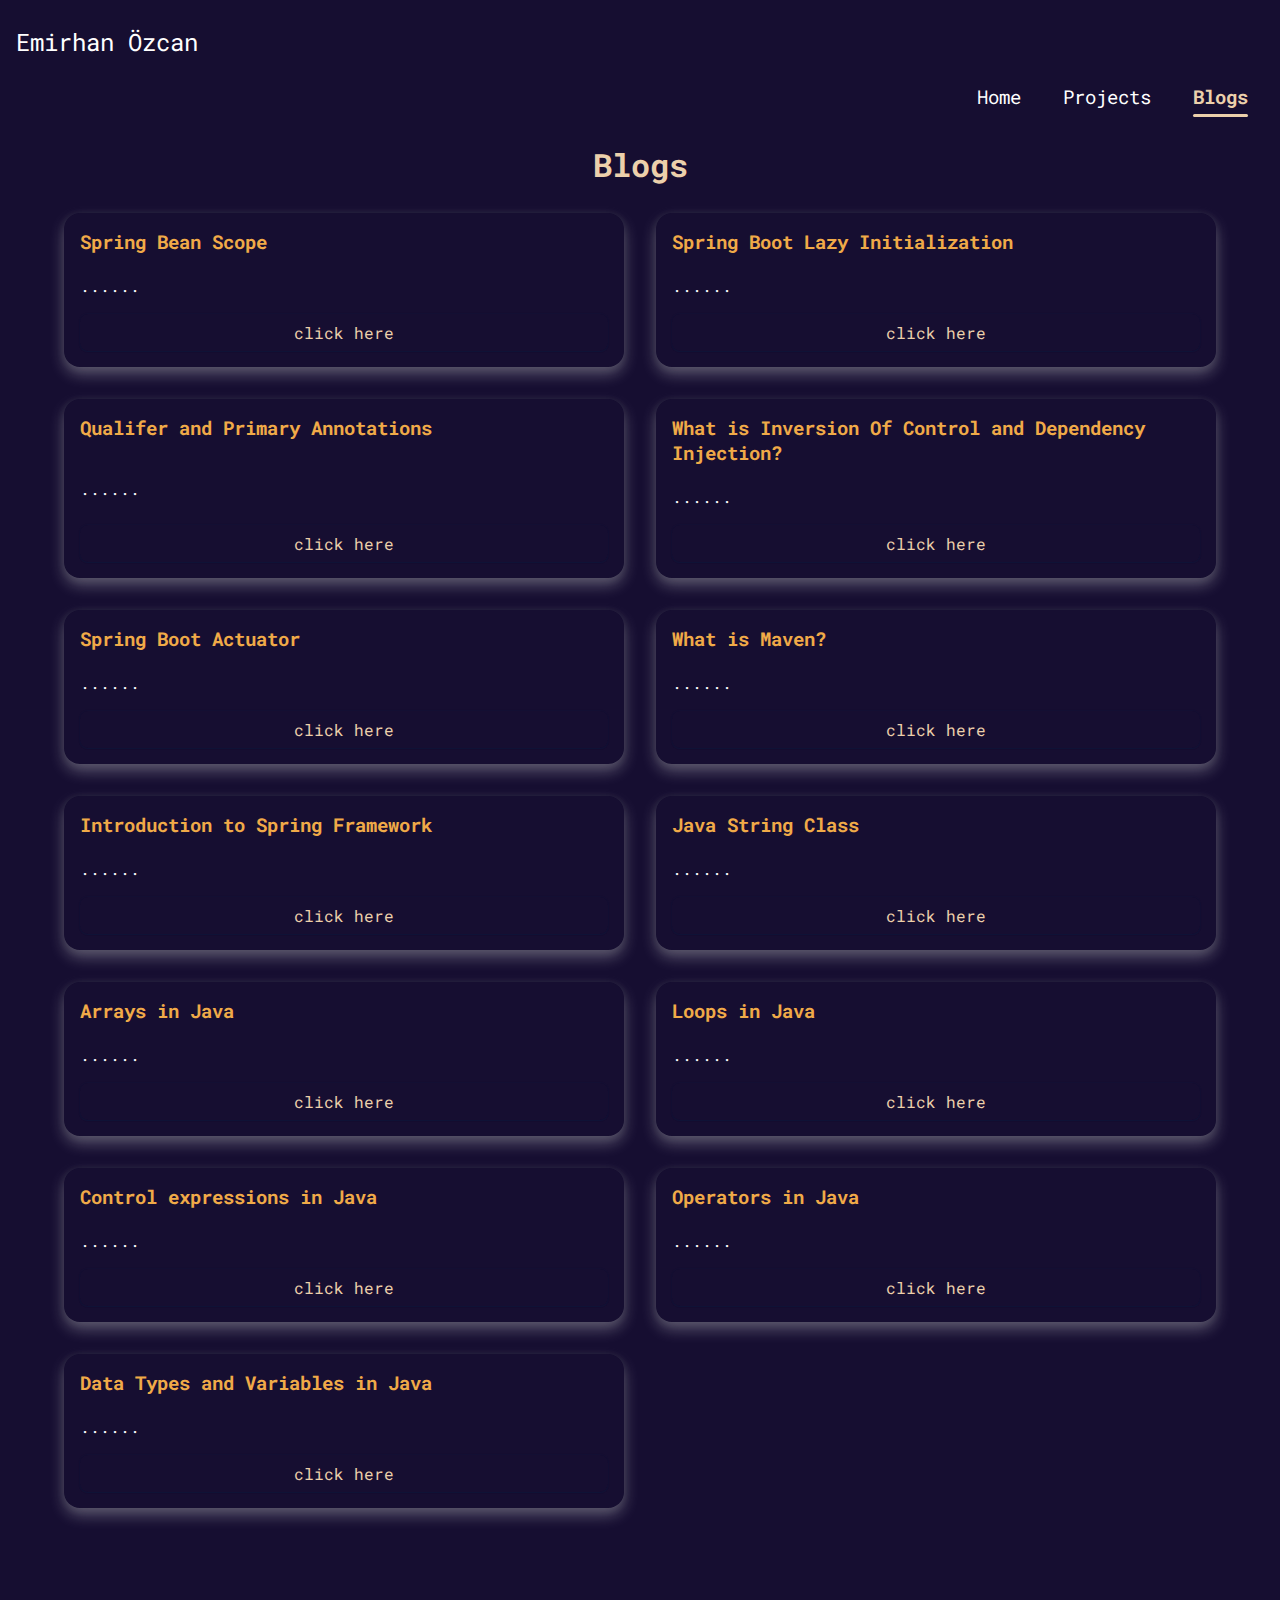
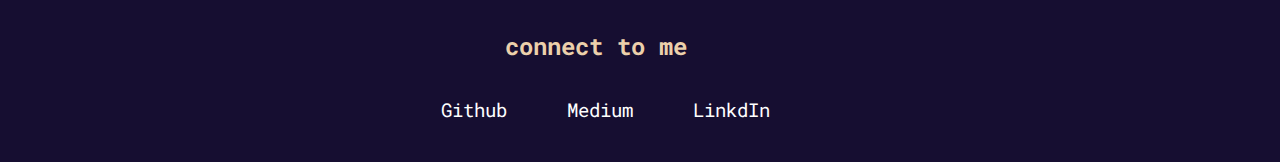
==== blogs.html @ b32deec3 "my-portfolio site" ====
<!DOCTYPE html>
<html lang="en">
<head>
    <meta charset="utf-8" />
    <meta name="viewport" content="width=device-width, initial-scale=1.0, shrink-to-fit=no" />
    <meta name="author" content="Emirhan Özcan" />
    <meta name="keyword" content="javascript, portfolio, developer" />
    <meta name="description" content="I am Emirhan Özcan. I like to work as a Fullstack Developer. I want to showcase my work. This is my portfolio" />
    <meta name="application-name" content="Emirhan Özcan | blogs" />
    <meta name="apple-mobile-web-app-title" content="Emirhan Özcan | blogs" />
    <title>Blogs | Emirhan Özcan</title>
    <link rel="stylesheet" href="style.css">
    <style>
        
    :root {
      --bg-color: #160e31;
    --text-color: #ffffff;
    --highlight-color:#ecd0ab;
   
    }
    
 
    </style>
</head>
<body>

<!-- navbar section -->
<nav class="navigation">
    <div class="nav-brand">Emirhan Özcan</div>
    <ul class="nav-pills non-bullet">
      <li class="nav-inline-link">
        <a class="link" href="/Users/Emirhan/Desktop/portfolio-master/index.html">Home</a>
      </li>
      <li class="nav-inline-link">
        <a class="link" href="./projects.html">Projects</a>
      </li>
      <li class="nav-inline-link">
        <a class="active-link" href="./blogs.html"> Blogs </a>
      </li>
    </ul>
  </nav>

  <!-- heading section -->
  <header class="heading">
    <span class="highlight">Blogs</span>
  </header>


  <div class="cards">
    <div class="card-container">
        <article class="card">
            <h3>Spring Bean Scope</h3>
            
            <br>
            <p>
              ......
            </p>
            <a
              class="link secondary-link"
              target="_blank"
              href="https://medium.com/@emrhnozcn/spring-bean-scope-5efe5aa1ac80"
              >click here</a
            >
          </article>

        <article class="card">
            <h3>Spring Boot Lazy Initialization</h3>
            
            <br>
            <p>
              ......
            </p>
            <a
              class="link secondary-link"
              target="_blank"
              href="https://medium.com/@emrhnozcn/spring-bootta-lazy-initialization-27d682eccaf9"
              >click here</a
            >
          </article>
         

      <!-- personal projects -->

      <article class="card">
      <h3>Qualifer and Primary Annotations</h3>
        
        <br>
        <p>
          ......
        </p>
        <a
          class="link secondary-link"
          target="_blank"
          href="https://medium.com/@emrhnozcn/qualifier-ve-primary-anotasyonları-ff4ab6e8a82d"
          >click here</a
        >
      </article>

      <article class="card">
        <h3>What is Inversion Of Control and Dependency Injection?</h3>
       <br>
        <p>
          ......
        </p>
        <a
          class="link secondary-link"
          target="_blank"
          href="https://medium.com/@emrhnozcn/inversion-of-control-ve-dependency-injection-nedir-e60e1e7a3251   "
          >click here</a
        >
      </article>
      <article class="card">
        <h3>Spring Boot Actuator</h3>
        <br>
        <p>
         ......
        </p>
        <a
          class="link secondary-link"
          target="_blank"
          href="https://medium.com/@emrhnozcn/spring-boot-actuator-kullanımı-c90a42be854a"
          >click here</a
        >
      </article>
     
      <article class="card">
        <h3>What is Maven?
        </h3>
        <br>
        <p>
            ......
        </p>
        <a
          class="link secondary-link"
          target="_blank"
          href="https://medium.com/@emrhnozcn/maven-nedir-3543b06ba75e"
          >click here</a
        >
      </article>
      <article class="card">
        <h3>Introduction to Spring Framework
        </h3>
      <br>
        <p>
          ......
        </p>
        <a
          class="link secondary-link"
          target="_blank"
          href="https://medium.com/@emrhnozcn/spring-frameworke-giriş-4ec30d6f133d"
          >click here</a
        >
      </article>
      <article class="card">
        <h3>Java String Class</h3>
        
        <br>
        <p>
          ......
        </p>
        <a
          class="link secondary-link"
          target="_blank"
          href="https://medium.com/@emrhnozcn/java-string-sınıfı-69da2b63c246"
          >click here</a
        >
      </article>
      <article class="card">
        <h3>Arrays in Java
        </h3>
       <br>
        <p>
         ......
        </p>
        <a
          class="link secondary-link"
          target="_blank"
          href="https://medium.com/@emrhnozcn/javada-diziler-5009737feeb9"
          >click here</a
        >
      </article>
      <article class="card">
        <h3>Loops in Java
        </h3>
        <br>
        <p>
          ......
        </p>
        <a
          class="link secondary-link"
          target="_blank"
          href="https://medium.com/@emrhnozcn/javada-döngüler-1699c93ca982"
          >click here</a
        >
      </article>
      <article class="card">
        <h3>Control expressions in Java</h3>
        <br>
        <p>
          ......
        </p>
        <a
          class="link secondary-link"
          target="_blank"
          href="https://medium.com/@emrhnozcn/javada-kontrol-ifadeleri-94a0b6f6bc6a"
          >click here</a
        >
      </article>
      <article class="card">
        <h3>Operators in Java
        </h3>
        <br>
        <p>
          ......
        </p>
        <a
          class="link secondary-link"
          target="_blank"
          href="https://medium.com/@emrhnozcn/javada-operatörler-776d1efa505"
          >click here</a
        >
      </article>
      <article class="card">
        <h3 >Data Types and Variables in Java</h3>
        <br>
        <p>
           ......
        </p>
        <a
          class="link secondary-link"
          target="_blank"
          href="https://medium.com/@emrhnozcn/javada-veri-tipleri-ve-değişkenler-f9960c3f0643"
          >click here</a
        >
      </article>
    </div>

     

  <!-- footer section -->
  <footer class="footer " style="margin-left: -12vh; margin-top: 10vh;">
    <div id="circle4"></div>
    <h3 class="highlight">connect to me</h3>
    <ul class="footer-non-list">
      <li class="footer-inline-link">
        <a class="link" target="_blank" href="https://github.com/EmrhnOZCN"
          >Github</a
        >
      </li>
      <li class="footer-inline-link">
        <a
          class="link"
          target="_blank"
          href="https://medium.com/@emrhnozcn"
          >Medium</a
        >
      </li>
      <li class="footer-inline-link">
        <a
          class="link"
          target="_blank"
          href="https://www.linkedin.com/in/emirhan-özcan-b40515230/"
          >LinkdIn</a
        >
      </li>
    </ul>
  </footer>
  </div>
---- style.css ----
@import url('https://fonts.googleapis.com/css2?family=Roboto+Mono:wght@600&family=Ubuntu+Mono:wght@700&display=swap');
/*
font-family: 'Roboto Mono',
monospace;
font-family: 'Ubuntu Mono',
monospace;
#F7F3F5
*/
:root {
    --bg-color: #160e31;
    --text-color: #ffffff;
    --highlight-color:#e8e0d5;
    

}
/*scrollbar track wirgb(34, 51, 238)
::-webkit-scrollbar {
    width: 15px;
}
/* Track */
::-webkit-scrollbar-track {
    box-shadow: inset 0 0 5px grey;
    border-radius: 10px;
}
/* Handle */
::-webkit-scrollbar-thumb {
    background: var(--circle4-color);
    border-radius: 10px;
}

*{
    margin: 0;
    padding: 0;
    box-sizing: border-box;
}
html{
    font-family: 'Roboto Mono';
    background-color: var(--bg-color) ;
    height: 100vh;
    max-width: 100vw;
    overflow-x: hidden;
}
/* navigation section */

.navigation{
    width: 100%;
    background-color: transparent;
    padding: 0.5rem 1rem;
}
.navigation .nav-brand{
    font-size: 1.5rem;
    color: var(--text-color);
    margin: 2vh 0;
}
.navigation .non-bullet{
    list-style: none;
}
.navigation .nav-pills{
    text-align: right;
    margin-block-start: 0em;
    margin-block-end: 0em;
    padding-inline-start: 0px;
}
.navigation .nav-inline-link{
    display: inline-block;
    margin:  0 1rem;
}
.navigation .nav-inline-link .link{
    text-decoration: none;
    font-size: 1.2rem;
    color: var(--text-color);
    padding: 0.5rem 0;
}
.navigation .active-link {
    padding: 0.5rem 0;
    text-decoration: none;
    font-size: 1.2rem;
    font-weight: 900;
    position: relative;
    color: var(--highlight-color);
}
.navigation .active-link::after {
    content: "";
    height: 3px;
    width: 100%;
    background-color: var(--highlight-color);
    position: absolute;
    bottom: 0;
    left: 0;
    border-radius: 2px;
    animation: appearance 0.8s;
}
@keyframes appearance {
    0% {
        width: 0%;
    }

    100% {
        width: 100%;
    }
}
/* main container */
.container {
    max-width: 1024px;
    margin: auto;
    margin-top: 2vh;
}



/* intro section */
.hero-container{
    display: flex;
    flex-direction: row;
    align-items: center;

}
.hero-container .hero-img{
    flex: 1;
    animation: bounce 2s infinite;
}
@keyframes bounce {
    0% {
        transform: translate(0px, 0px);
    }

    50% {
        transform: translate(0px, -20px);
    }

    100% {
        transform: translate(0px, 0px);
    }
}
.i-container{
    flex: 1;
    text-align: center;
    position: relative; /* for circle2 */
}
.i-container .highlight{
    font-size: 2rem;
    font-weight: bold;
    color: var(--highlight-color);
    font-family: 'Roboto Mono', monospace;
}
.effect {
    font-size: 1.5rem;
    width: 0ch;
    margin: auto;
    margin-top: 2vh;
    white-space: nowrap;
    color: var(--text-color);
    border-right: 2px solid var(--highlight-color);
    overflow: hidden;
    animation: typing 6s infinite alternate;
}
@keyframes typing {
    0% {
        width: 0ch;
    }

    50% {
        width: 26ch;
    }
}
/* technologies section */
.tech-container{
 text-align: center;
 margin-top: 8vh;
}
.tech-container .highlight{
    font-size: 1.5rem;
    font-weight: bold;
    color: var(--highlight-color);
}
.tech-container .inline-list{
    list-style: none;
    margin-block-start: 0em;
    margin-block-end: 0em;
    padding-inline-start: 0px;
}
.tech-container .inline-list .tech-button{
    display: inline-block;
    border: 2px solid var(--highlight-color);
    padding: 0.5rem 2rem;
    border-radius: 0.5rem;
    margin: 0.5rem;
    color: var(--text-color);
    cursor: pointer;
}
/* project section */
.section{
    margin-top: 5vh;
    text-align: center;
    padding: 1rem 0;
}

.section .highlight {
    font-size: 1.5rem;
    font-weight: bold;
    color: var(--highlight-color);
    max-width: 50%;
    margin: auto;
    margin-block-start: 0em;
    margin-block-end: 0em;
}
.section .decription{
    text-align: justify;
    word-spacing: -0.1rem;
    
    max-width: 50%;
    margin: 4vh auto;
    
    color: white;
}
.link{
    text-decoration: none;
    padding: 0.5rem 1rem;
    display: inline-block;
}
.api-link{
    text-decoration: none;
}
.off-container{
    padding-top: 1rem;
    padding-bottom: 2rem;
    background-color: #160e31;
    border: 3px solid rgba(252,166,31,0.45);
    box-shadow: rgba(252, 166, 31, 0.45) 0px 0px 0px 3px;
}
.primary-link {
    margin-right: 1rem;
    border-radius: 0.5rem;
    background-color: var(--highlight-color);
    border: 2px solid var(--border-color);
    color: orange;
    box-shadow: rgba(60, 64, 67, 0.3) 0px 1px 2px 0px, rgba(60, 64, 67, 0.15) 0px 1px 3px 1px;
}
.secondary-link {
    color: var(--highlight-color);
    border: none;
    border-radius: 0.5rem;
    box-shadow: rgba(252, 166, 31, 0.45) 0px 0px 0px 3px;
}
/* footer section */
.footer {
    margin-top: 5vh;
    margin-left: -2vh;
    position: relative;
    padding: 2rem 1rem;
    width: 100vw;
    text-align: center;
}
.footer .footer-non-list{
    list-style: none;
    margin-block-start: 0em;
    margin-block-end: 0em;
    padding-inline-start: 0px;
}
.footer .highlight{
    font-size: 1.5rem;
    font-weight: bold;
    color: var(--highlight-color);
    margin-bottom: 3vh;
    
}
.footer  .footer-inline-link{
    display: inline-block;
    text-decoration: none;
    font-size: 1.2rem;
    transition: transform 0.2s ease-in-out;
    margin-left: 2vh;
}
.footer .footer-inline-link .link{
    color: var(--text-color);
}
.footer .footer-inline-link .link:visited {
    color: var(--text-color);
}
.footer  .footer-inline-link:hover {
    transform: translateY(-5px);
}
/* project page */
.heading{
    text-align: center;
    margin-top: 2vh;
}
.heading .highlight{
    font-size: 2rem;
    font-weight: bold;
    color: var(--highlight-color);
    margin-bottom: 5vh;
}
/* neog project */
.grid-container {
    margin-top: 1rem;
    margin-bottom: 3rem;
    display: grid;
    grid-template-columns: repeat(auto-fill,minmax(400px,1fr));
    grid-gap: 30px;
}
.grid-container .highlight{
    font-size: 1.2rem;
    color: var(--highlight-color);
}
.box {
    font-size: 1.2rem;
    padding: 2rem 2rem;
    display: flex;
    flex-direction: column;
    justify-content: space-between;
}
.box .neo-links{
 display: flex;
 align-items: center;
}
.box p{
    text-align: justify;
    word-spacing: -0.2rem;
    margin-bottom: 2vh;
    word-wrap: break-word;
}

/* project card section  */
.cards{
    max-width: 90%;
    margin: auto;
    margin-top: 3vh;
}
.card-container {
    display: grid;
    grid-template-columns: repeat(auto-fill, minmax(400px, 1fr));
    grid-gap: 2rem;
}
.card{
    color: #ffffff;
    cursor: pointer;
    display: flex;
    flex-direction: column;
    justify-content: space-between;
    border-radius: 1rem;
    padding: 1rem 1rem;
    box-shadow: rgba(255, 255, 255, 0.3) 0px 7px 15px 0px, rgba(60, 64, 67, 0.15) 0px 2px 6px 2px;
}
.card h3{
    color: #f0aa48;
}
.card p{
    text-align: justify;
    word-spacing: -4px;
}
.card-container .non-bullet {
    list-style: none;
}
.card-container .inline-list{
    display: inline-block;
}
.card-container .highlight{
    color: var(--highlight-color);
}
.card .secondary-link{
    text-align: center;
    margin-top: 2vh;
    box-shadow: rgba(9, 30, 66, 0.25) 0px 1px 1px, rgba(9, 30, 66, 0.13) 0px 0px 1px 1px;
}

@media screen and (max-width:1024px) {
    .container {
        padding: 0 1rem;
    }
    .hero-container .hero-img {
        width: 300px;
    }
    .cards{
        max-width: 70%;
    }
   
}
@media only screen and (max-width: 876px) {
  
   .hero-container .hero-img {
       display: none;
   }
   
   .card-container {
    grid-template-columns: repeat(auto-fill, minmax(300px, 1fr));
   }
}
@media screen and (max-width: 597px) {
    .navigation .nav-inline-link{
        margin: 0 0.7rem;
    }
    #blur1{
        height: 10rem;
        width: 10rem;
        top: 10%;
        filter: blur(100px);
    }
    #blur2 {
        display: none;
    }
    .tech-container .inline-list .tech-button {
        padding: 0.4rem 0.8rem;
    }
    .section .decription {
     max-width: 80%;
    }
    .section .highlight {
         font-size: 1.2rem;
         max-width: 80%;
    }
    #blur3{
        right: -15%;
    }
    .grid-container .highlight{
        font-size: 1rem;
    }
    .primary-link{
        margin-right: 0.5rem;;
    }
   
    .cards {
        max-width: 90%;
    }
    .card-container {
        grid-template-columns: repeat(auto-fill, minmax(250px, 1fr));
    }
    #circle3{
        display: none;
    }
                
}
@media screen and (max-width: 440px) {
    .navigation .nav-inline-link {
        font-size: 0.8rem;
    }
    .i-container .highlight{
        font-size: 1.5rem;
    }
    .i-container .effect{
        font-size: 1rem;
    }
    .tech-container .inline-list .tech-button {
        padding: 0.3rem 0.5rem;
    }
    .footer .footer-inline-link{
        font-size: 1rem;
    }
    .cards {
        width: 100%;
    }
}
@media screen and (max-width: 280px) {
    .navigation .nav-inline-link .link, .navigation .nav-inline-link .active-link{
        font-size: 0.6rem;
    }
    #blur1 {
        height: 8rem;
        width: 8rem;
        top: 5%;
        filter: blur(80px);
     }
     #blur3{
        display: none;
     }
}
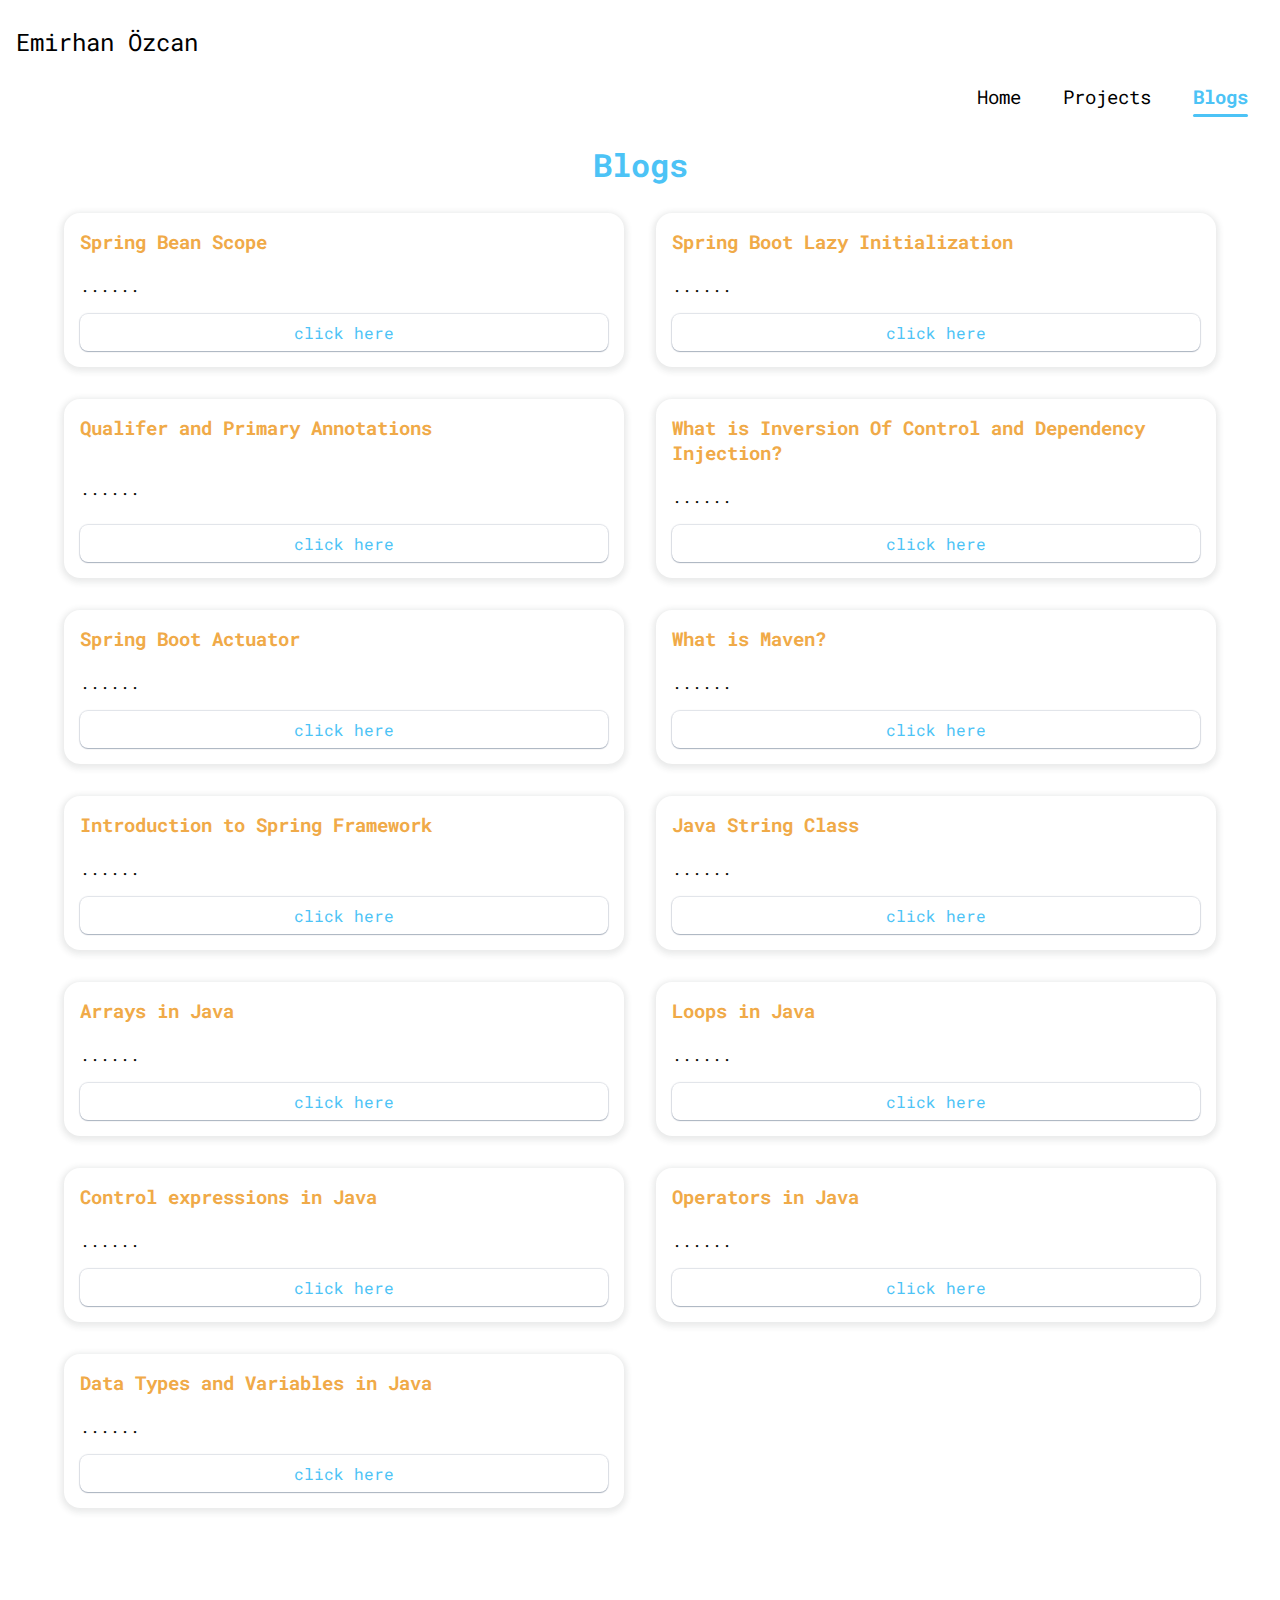
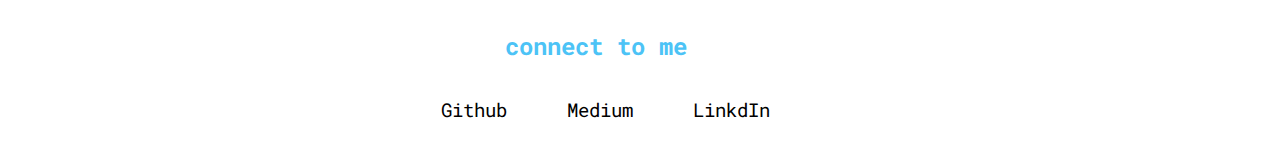
==== commit bf4a4969: "tasarım ayarlandı" ====
--- a/blogs.html
+++ b/blogs.html
@@ -12,12 +12,13 @@
     <link rel="stylesheet" href="style.css">
     <style>
         
-    :root {
-      --bg-color: #160e31;
-    --text-color: #ffffff;
-    --highlight-color:#ecd0ab;
-   
-    }
+        :root {
+    --bg-color: #ffffff;
+    --text-color: #000000;
+    --highlight-color:#4cc3f6;
+    
+
+}
     
  
     </style>
--- a/style.css
+++ b/style.css
@@ -7,9 +7,9 @@
 #F7F3F5
 */
 :root {
-    --bg-color: #160e31;
-    --text-color: #ffffff;
-    --highlight-color:#e8e0d5;
+    --bg-color: #ffffff;
+    --text-color: #000000;
+    --highlight-color:#4cc3f6;
     
 
 }
@@ -117,7 +117,7 @@
 }
 .hero-container .hero-img{
     flex: 1;
-    animation: bounce 2s infinite;
+    animation: bounce 3s infinite;
 }
 @keyframes bounce {
     0% {
@@ -125,7 +125,7 @@
     }
 
     50% {
-        transform: translate(0px, -20px);
+        transform: translate(30px, -30px);
     }
 
     100% {
@@ -224,16 +224,16 @@
 .off-container{
     padding-top: 1rem;
     padding-bottom: 2rem;
-    background-color: #160e31;
-    border: 3px solid rgba(252,166,31,0.45);
-    box-shadow: rgba(252, 166, 31, 0.45) 0px 0px 0px 3px;
+    background-color: #455cae;
+   
+    box-shadow: rgba(0, 0, 0, 0.45) 0px 0px 0px 3px;
 }
 .primary-link {
     margin-right: 1rem;
     border-radius: 0.5rem;
     background-color: var(--highlight-color);
     border: 2px solid var(--border-color);
-    color: orange;
+    color: rgb(246, 246, 246);
     box-shadow: rgba(60, 64, 67, 0.3) 0px 1px 2px 0px, rgba(60, 64, 67, 0.15) 0px 1px 3px 1px;
 }
 .secondary-link {
@@ -346,9 +346,12 @@
     color: #f0aa48;
 }
 .card p{
+    
     text-align: justify;
     word-spacing: -4px;
-}
+    color: #000000;
+}
+
 .card-container .non-bullet {
     list-style: none;
 }
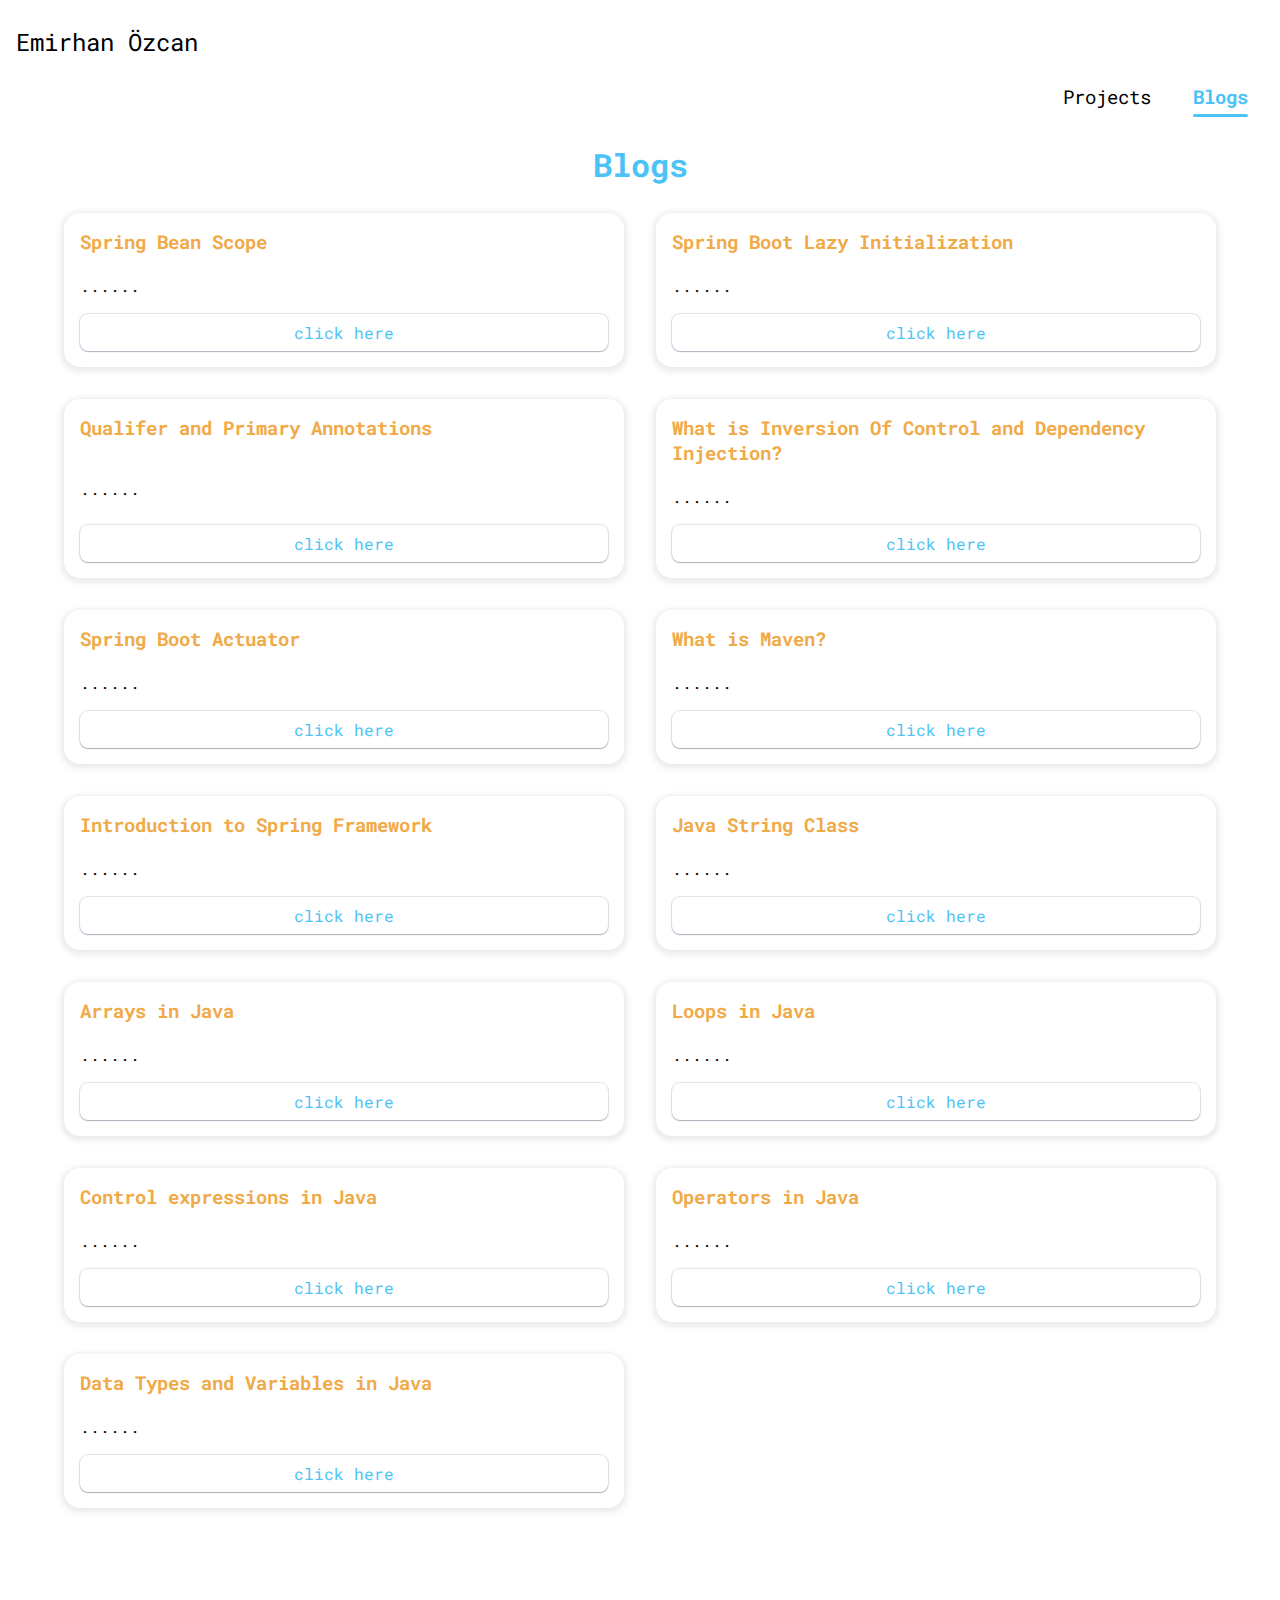
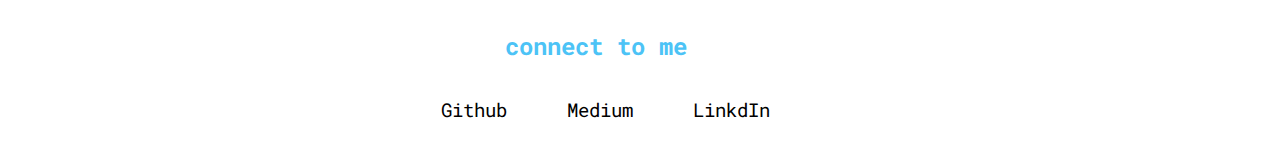
==== commit 605cd0f3: "Update blogs.html" ====
--- a/blogs.html
+++ b/blogs.html
@@ -11,6 +11,7 @@
     <title>Blogs | Emirhan Özcan</title>
     <link rel="stylesheet" href="style.css">
     <style>
+      
         
         :root {
     --bg-color: #ffffff;
@@ -30,7 +31,7 @@
     <div class="nav-brand">Emirhan Özcan</div>
     <ul class="nav-pills non-bullet">
       <li class="nav-inline-link">
-        <a class="link" href="/Users/Emirhan/Desktop/portfolio-master/index.html">Home</a>
+        <a class="link" href="./>Home</a>
       </li>
       <li class="nav-inline-link">
         <a class="link" href="./projects.html">Projects</a>
--- a/style.css
+++ b/style.css
@@ -228,6 +228,7 @@
    
     box-shadow: rgba(0, 0, 0, 0.45) 0px 0px 0px 3px;
 }
+
 .primary-link {
     margin-right: 1rem;
     border-radius: 0.5rem;
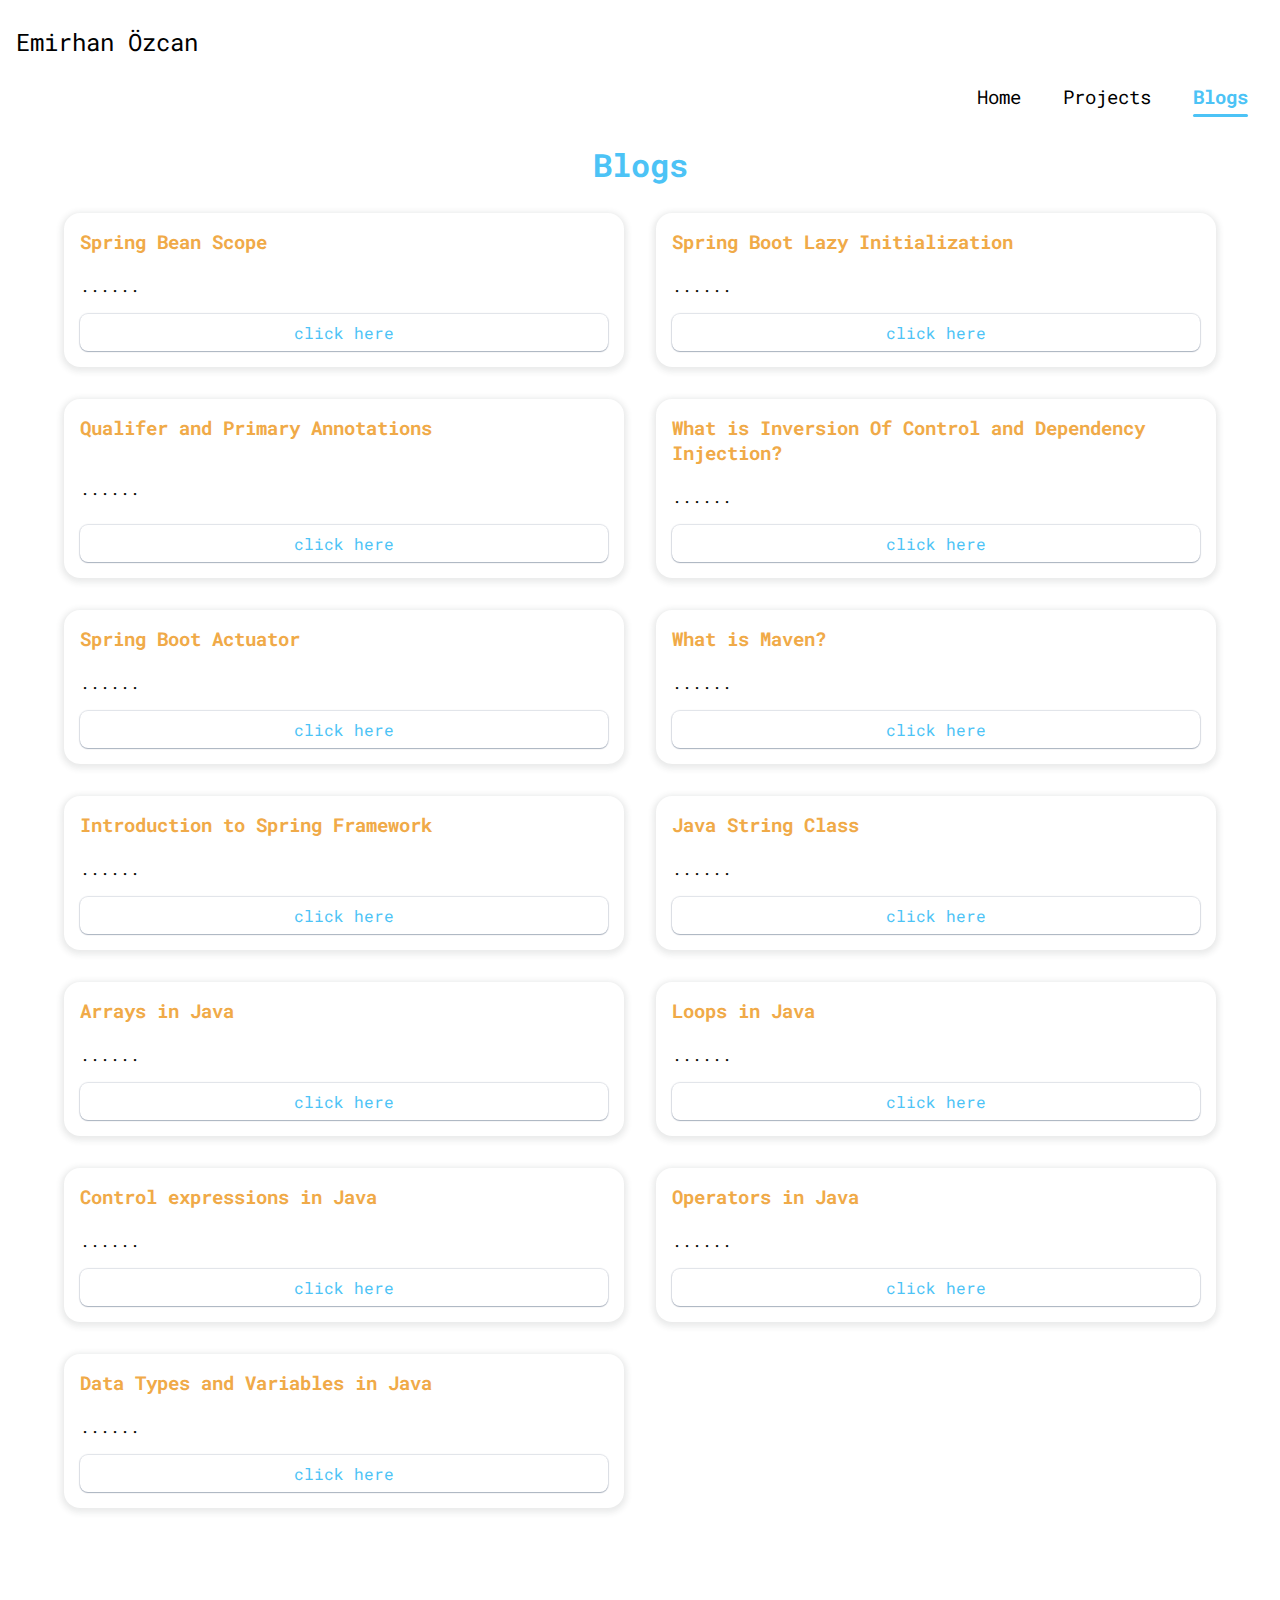
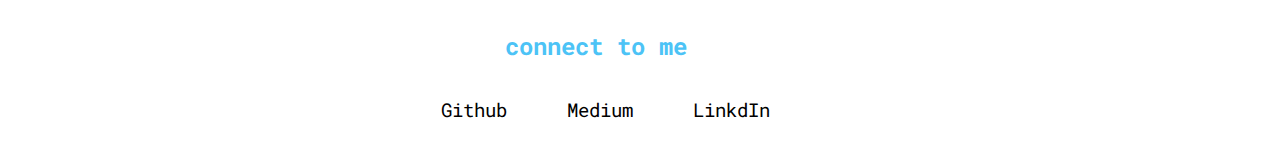
==== commit 48a8aa8b: "Update blogs.html" ====
--- a/blogs.html
+++ b/blogs.html
@@ -31,7 +31,7 @@
     <div class="nav-brand">Emirhan Özcan</div>
     <ul class="nav-pills non-bullet">
       <li class="nav-inline-link">
-        <a class="link" href="./>Home</a>
+        <a class="link" href="./">Home</a>
       </li>
       <li class="nav-inline-link">
         <a class="link" href="./projects.html">Projects</a>
